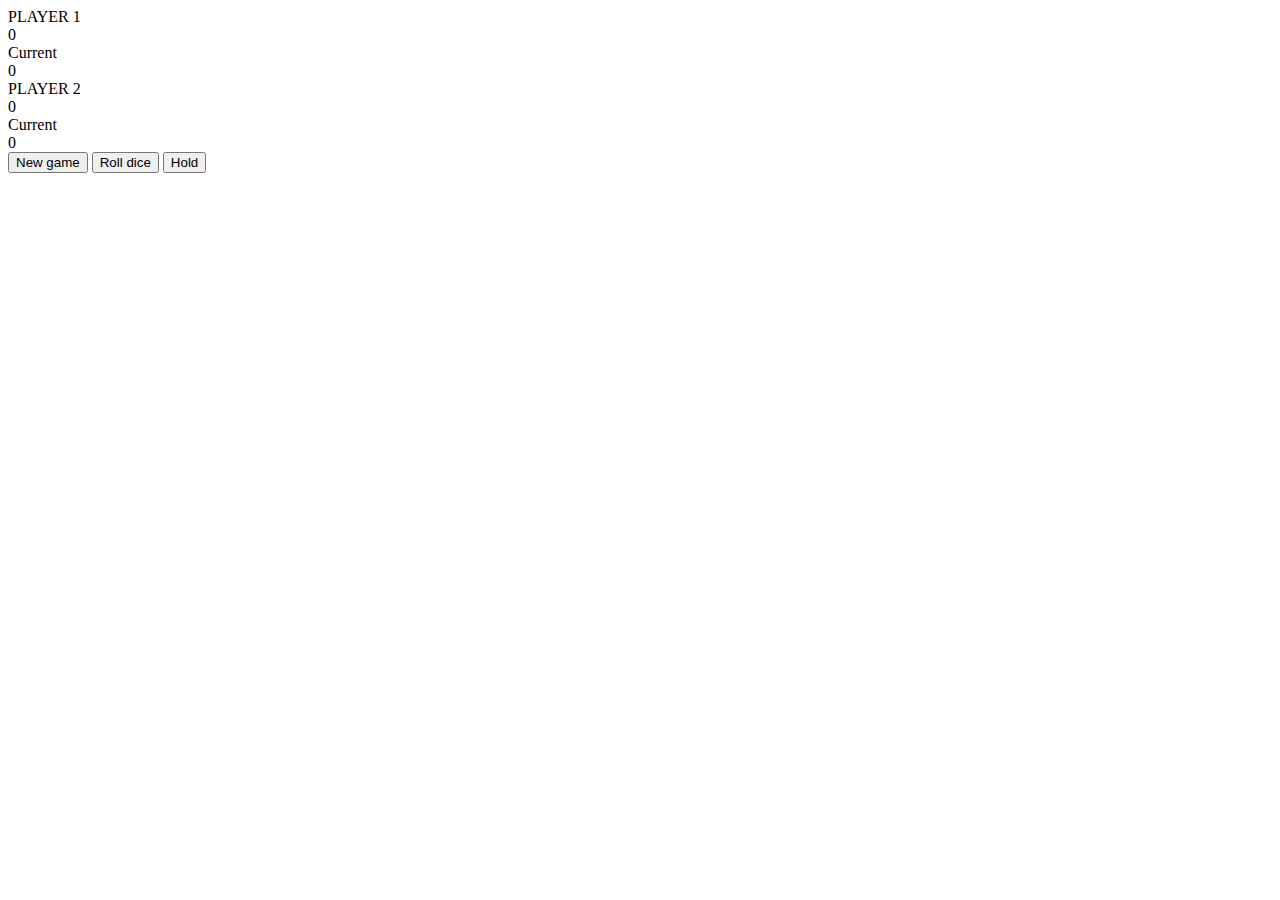
==== 4-DOM-pig-game/starter/index.html @ b02e79b8 "update" ====
<!DOCTYPE html>
<html lang="en">
    <head>
        <meta charset="UTF-8">
        <link href="https://fonts.googleapis.com/css?family=Lato:100,300,600" rel="stylesheet" type="text/css">
        <link href="http://code.ionicframework.com/ionicons/2.0.1/css/ionicons.min.css" rel="stylesheet" type="text/css">
        <link type="text/css" rel="stylesheet" href="style.css">
        
        <title>Pig Game</title>
    </head>

    <body>
        <div class="wrapper clearfix">
            <div class="player-0-panel active">
                <div class="player-name" id="name-0">Player 1</div>
                <div class="player-score" id="score-0">43</div>
                <div class="player-current-box">
                    <div class="player-current-label">Current</div>
                    <div class="player-current-score" id="current-0">11</div>
                </div>
            </div>
            
            <div class="player-1-panel">
                <div class="player-name" id="name-1">Player 2</div>
                <div class="player-score" id="score-1">72</div>
                <div class="player-current-box">
                    <div class="player-current-label">Current</div>
                    <div class="player-current-score" id="current-1">0</div>
                </div>
            </div>
            
            <button class="btn-new"><i class="ion-ios-plus-outline"></i>New game</button>
            <button class="btn-roll"><i class="ion-ios-loop"></i>Roll dice</button>
            <button class="btn-hold"><i class="ion-ios-download-outline"></i>Hold</button>
            
            <img src="dice-5.png" alt="Dice" class="dice">
        </div>
        
        <script src="appClean.js"></script>
    </body>
</html>
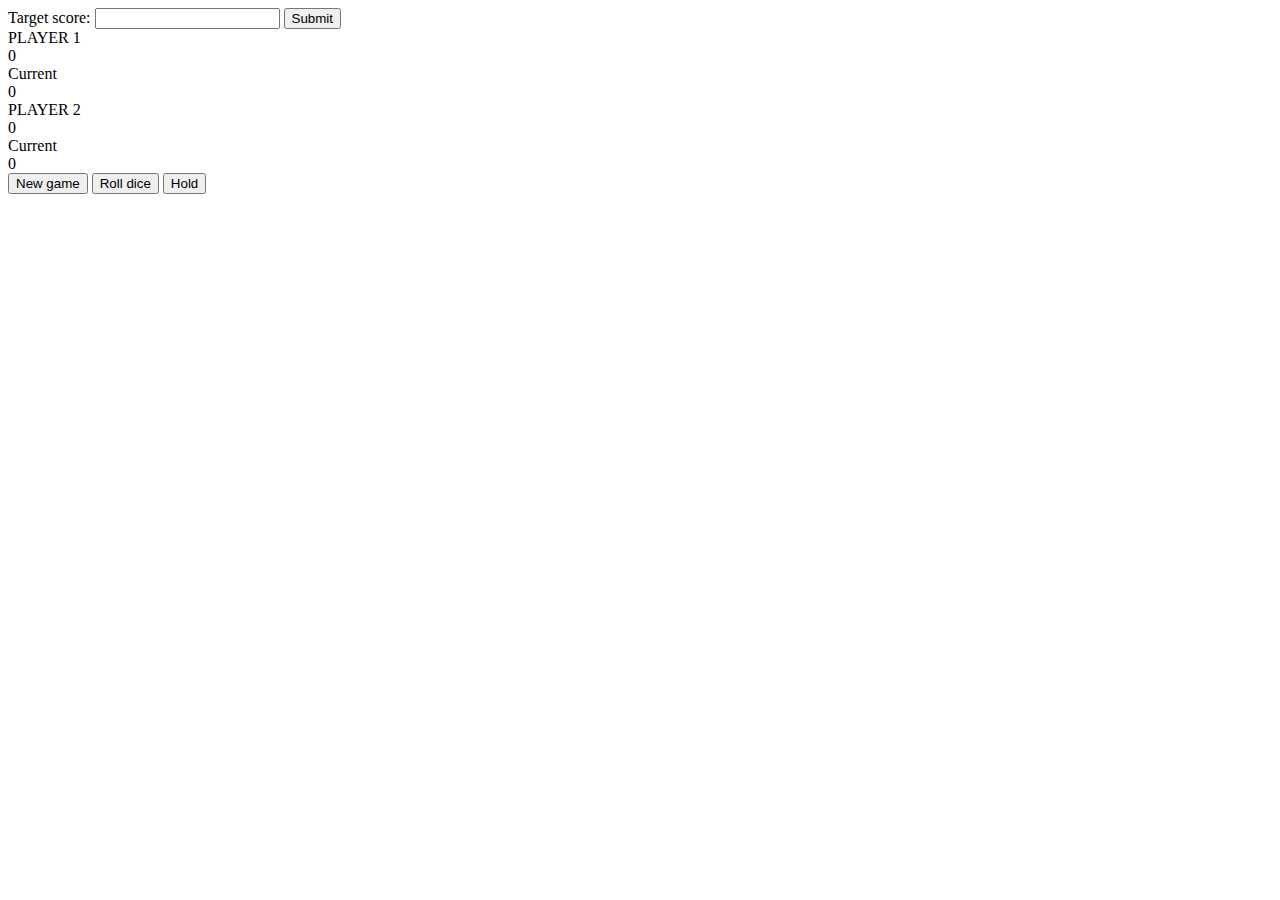
==== commit 59852be1: "try" ====
--- a/4-DOM-pig-game/starter/index.html
+++ b/4-DOM-pig-game/starter/index.html
@@ -10,6 +10,11 @@
     </head>
 
     <body>
+        <form>
+            Target score: <input type="number" name="inputScore" class="inputScore"<br>
+            <input class="btn-score" type="submit" value="Submit">
+        </form>
+        
         <div class="wrapper clearfix">
             <div class="player-0-panel active">
                 <div class="player-name" id="name-0">Player 1</div>
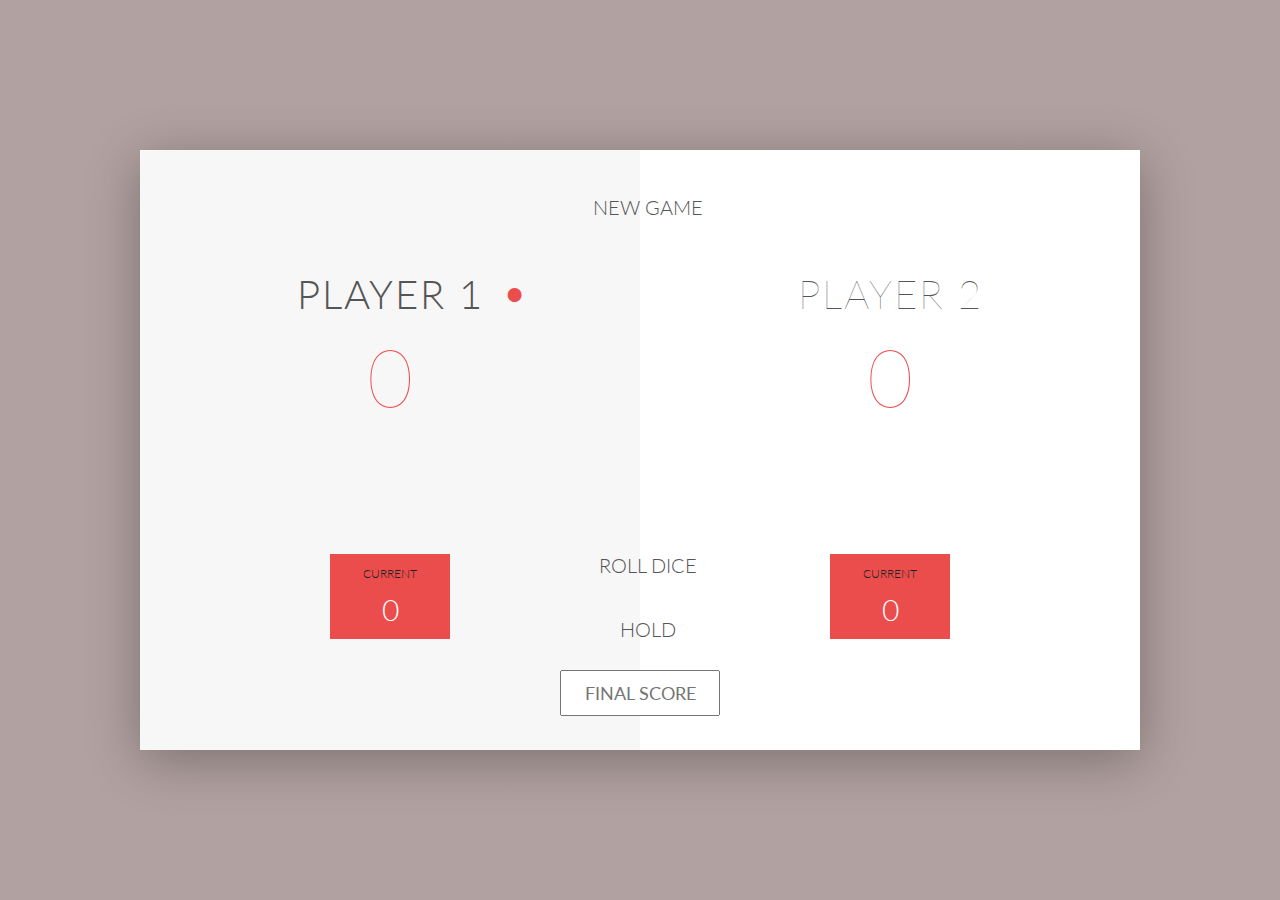
==== commit 83dea806: "challenges" ====
--- a/4-DOM-pig-game/starter/index.html
+++ b/4-DOM-pig-game/starter/index.html
@@ -10,10 +10,6 @@
     </head>
 
     <body>
-        <form>
-            Target score: <input type="number" name="inputScore" class="inputScore"<br>
-            <input class="btn-score" type="submit" value="Submit">
-        </form>
         
         <div class="wrapper clearfix">
             <div class="player-0-panel active">
@@ -38,9 +34,11 @@
             <button class="btn-roll"><i class="ion-ios-loop"></i>Roll dice</button>
             <button class="btn-hold"><i class="ion-ios-download-outline"></i>Hold</button>
             
+            <input type="text" placeholder="Final score" class="final-score">
+            
             <img src="dice-5.png" alt="Dice" class="dice">
         </div>
         
-        <script src="appClean.js"></script>
+        <script src="appChallenges.js"></script>
     </body>
 </html>--- a/4-DOM-pig-game/starter/style.css
+++ b/4-DOM-pig-game/starter/style.css
@@ -0,0 +1,170 @@
+/**********************************************
+*** GENERAL
+**********************************************/
+
+.final-score {
+    position: absolute;
+    left: 50%;
+    transform: translateX(-50%);
+    top: 520px;
+    color: #555;
+    font-size: 18px;
+    font-family: 'Lato';
+    text-align: center;
+    padding: 10px;
+    width: 160px;
+    text-transform: uppercase;
+}
+
+.final-score:focus { outline: none;}
+
+* {
+    margin: 0;
+    padding: 0;
+    box-sizing: border-box;
+    
+}
+
+.clearfix::after {
+    content: "";
+    display: table;
+    clear: both;
+}
+
+body {
+    background-image: linear-gradient(rgba(62, 20, 20, 0.4), rgba(62, 20, 20, 0.4)), url(back.jpg);
+    background-size: cover;
+    background-position: center;
+    font-family: Lato;
+    font-weight: 300;
+    position: relative;
+    height: 100vh;
+    color: #555;
+}
+
+.wrapper {
+    width: 1000px;
+    position: absolute;
+    top: 50%;
+    left: 50%;
+    transform: translate(-50%, -50%);
+    background-color: #fff;
+    box-shadow: 0px 10px 50px rgba(0, 0, 0, 0.3);
+    overflow: hidden;
+}
+
+.player-0-panel,
+.player-1-panel {
+    width: 50%;
+    float: left;
+    height: 600px;
+    padding: 100px;
+}
+
+
+
+/**********************************************
+*** PLAYERS
+**********************************************/
+
+.player-name {
+    font-size: 40px;
+    text-align: center;
+    text-transform: uppercase;
+    letter-spacing: 2px;
+    font-weight: 100;
+    margin-top: 20px;
+    margin-bottom: 10px;
+    position: relative;
+}
+
+.player-score {
+    text-align: center;
+    font-size: 80px;
+    font-weight: 100;
+    color: #EB4D4D;
+    margin-bottom: 130px;
+}
+
+.active { background-color: #f7f7f7; }
+.active .player-name { font-weight: 300; }
+
+.active .player-name::after {
+    content: "\2022";
+    font-size: 47px;
+    position: absolute;
+    color: #EB4D4D;
+    top: -7px;
+    right: 10px;
+    
+}
+
+.player-current-box {
+    background-color: #EB4D4D;
+    color: #fff;
+    width: 40%;
+    margin: 0 auto;
+    padding: 12px;
+    text-align: center;
+}
+
+.player-current-label {
+    text-transform: uppercase;
+    margin-bottom: 10px;
+    font-size: 12px;
+    color: #222;
+}
+
+.player-current-score {
+    font-size: 30px;
+}
+
+button {
+    position: absolute;
+    width: 200px;
+    left: 50%;
+    transform: translateX(-50%);
+    color: #555;
+    background: none;
+    border: none;
+    font-family: Lato;
+    font-size: 20px;
+    text-transform: uppercase;
+    cursor: pointer;
+    font-weight: 300;
+    transition: background-color 0.3s, color 0.3s;
+}
+
+button:hover { font-weight: 600; }
+button:hover i { margin-right: 20px; }
+
+button:focus {
+    outline: none;
+}
+
+i {
+    color: #EB4D4D;
+    display: inline-block;
+    margin-right: 15px;
+    font-size: 32px;
+    line-height: 1;
+    vertical-align: text-top;
+    margin-top: -4px;
+    transition: margin 0.3s;
+}
+
+.btn-new { top: 45px;}
+.btn-roll { top: 403px;}
+.btn-hold { top: 467px;}
+
+.dice {
+    position: absolute;
+    left: 50%;
+    top: 178px;
+    transform: translateX(-50%);
+    height: 100px;
+    box-shadow: 0px 10px 60px rgba(0, 0, 0, 0.10);
+}
+
+.winner { background-color: #f7f7f7; }
+.winner .player-name { font-weight: 300; color: #EB4D4D; }